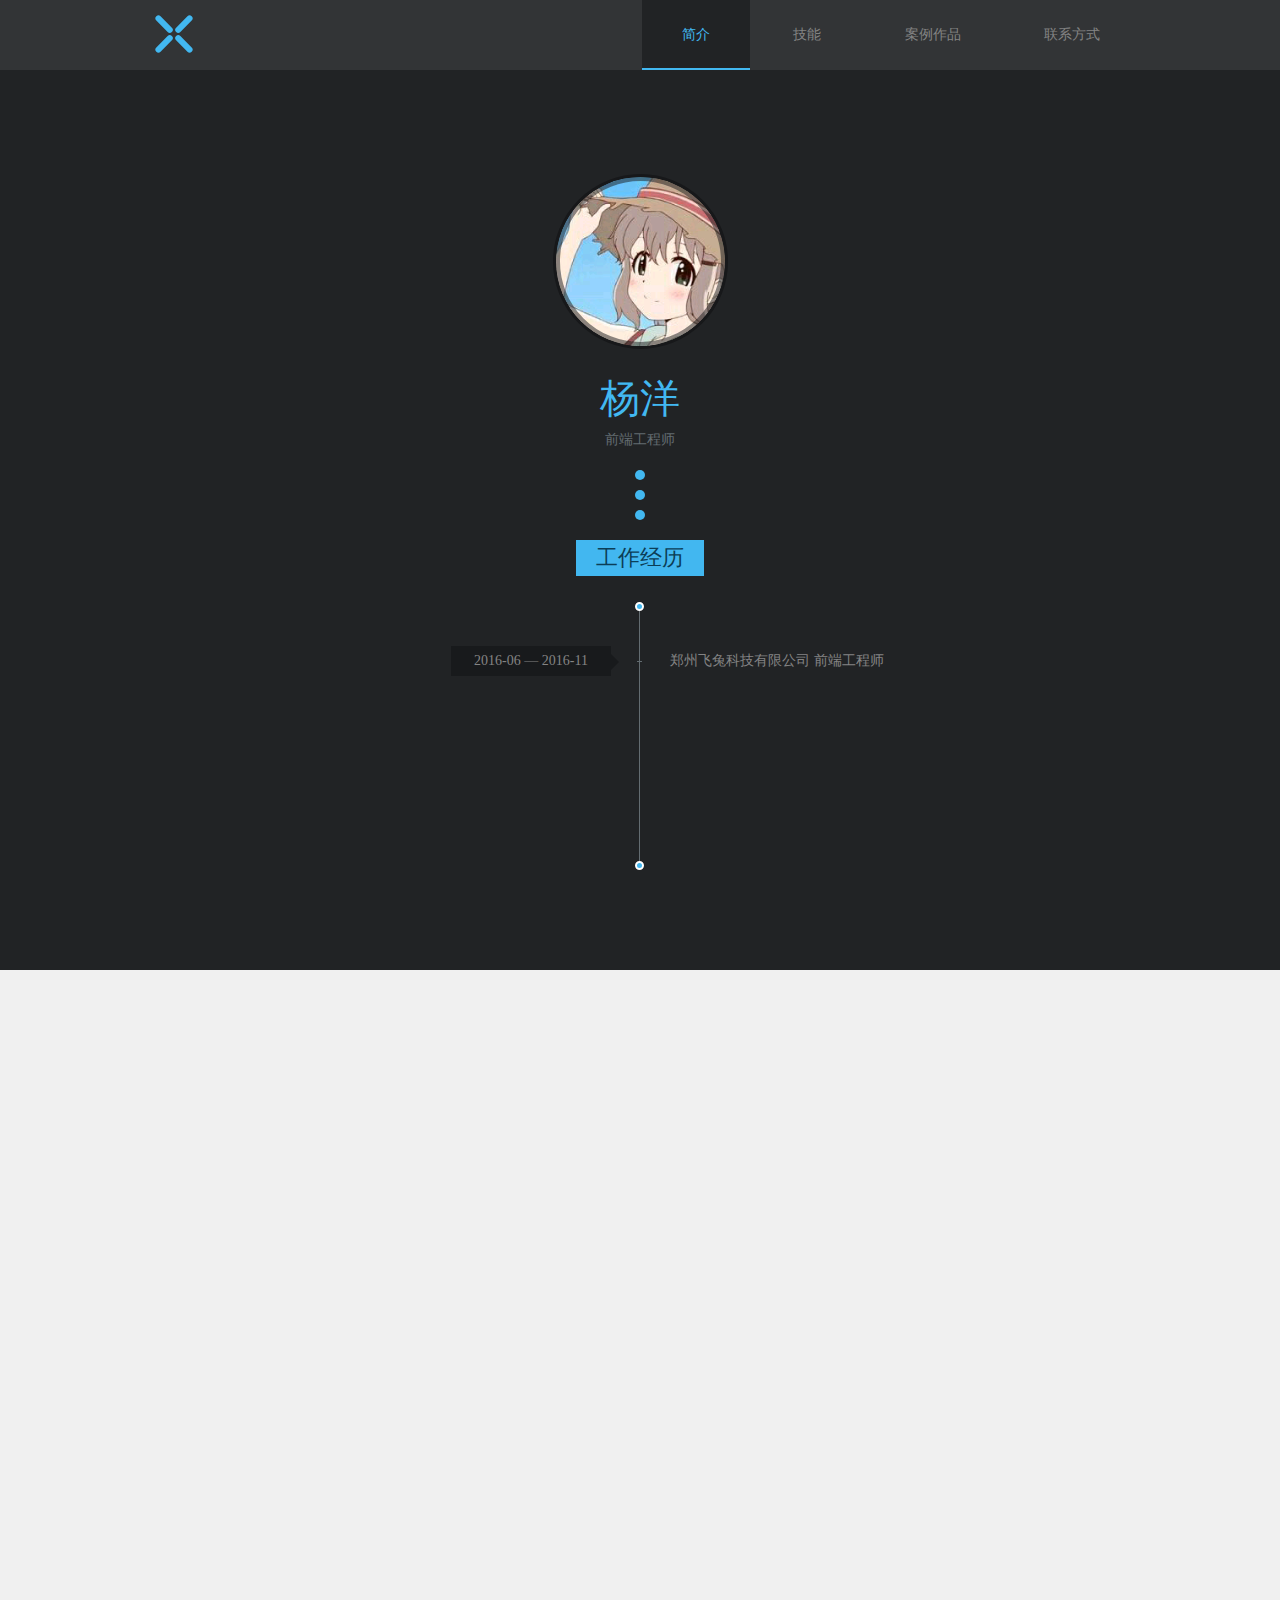
==== test/test.html @ f44420e5 "Add files via upload" ====
<!DOCTYPE html PUBLIC "-//W3C//DTD XHTML 1.0 Transitional//EN" "http://www.w3.org/TR/xhtml1/DTD/xhtml1-transitional.dtd">
<html xmlns="http://www.w3.org/1999/xhtml">
<head>
<meta http-equiv="Content-Type" content="text/html; charset=utf-8" />
<meta http-equiv="X-UA-Compatible" content="IE=Edge">
<link href="favicon.ico" type="image/x-icon" rel="shortcut icon">

<title>HTML5个性化黑色个人简历网页模板_网站模板_js点代码</title>
<meta name="keywords" content="HTML5,个性化,黑色,个人简历,网页模板" />
<meta name="description" content="HTML5个性化黑色个人简历网页模板。" />

<!--公共样式-->
<link rel="stylesheet" type="text/css" href="css/reset.css"/>

<!--公共脚本-->
<script type="text/javascript" src="js/jquery-1.8.3.min.js"></script>
<script type="text/javascript" src="js/jquery.easing.1.3.js"></script>
<script type="text/javascript" src="js/jquery.fullPage.min.js"></script>
<!--dialog-->
<!--artdiolag-->
<script type="text/javascript" src="js/artDialog4_jb51net/jquery.artDialog.js"></script>
<script type="text/javascript" src="js/artDialog4_jb51net/artDialog.iframe.js"></script>
<link rel="stylesheet" type="text/css" href="js/artDialog4_jb51net/skins/default.css"/>

<!--前端脚本-->
<script type="text/javascript" src="js/common.js"></script>


</head>

<body>
	<!--导航-->
	<div class="menu" id="menu">
    	<div class="container_1000 m_center cf">
        	<h1 class="logo">
            	<a href="#page1">
                	<span>
                    	<i class="l_1"></i>
                        <i class="l_2"></i>
                        <i class="l_3"></i>
                        <i class="l_4"></i>
                    </span>
                </a>
            </h1>
        	<ul class="nav">
            	<li data-menuanchor="page1" class="active"><a href="#page1">简介</a></li>
                <li data-menuanchor="page2"><a href="#page2">技能</a></li>
                <li data-menuanchor="page3"><a href="#page3">案例作品</a></li>
                <li data-menuanchor="page4"><a href="#page4">联系方式</a></li>
            </ul>
        </div>
    </div>
    
	<div  id="js_fullpage">
    
    	<!--个人简介-->
        <div class="section">
        	<div class="container container_1000 m_center align_center">
            	<p class="mb20">
                	<span class="head">
                        <span class="zz"></span>
                        <span class="border"></span>
                        <img src="images/head.png" width="169" height="169" />
                    </span>
                </p>
                <p class="p_info mb20">
                	<span class="p_name">杨洋</span>
                    <br />
                    <span class="p_zhiwei">前端工程师</span>
                </p>
                <p>
                	<span class="zhishi zhishi_1"></span>
                </p>
                <p>
                	<span class="zhishi zhishi_2"></span>
                </p>
                <p class="mb10">
                	<span class="zhishi zhishi_3"></span>
                </p>
                
                <p class="mb30">
                	<span class="title_1">工作经历</span>
                </p>
                <div class="wrap_time m_center cf">
                	<span class="time_start"></span><span class="time_end"></span>
                    <div class="jingli time_1">
                        <p class="jingli_time">2016-06 — 2016-11</p>
                        <p class="jingli_info">郑州飞兔科技有限公司 前端工程师</p>
                    </div>             
                </div>
            </div>
        </div>
        
        <!--个人技能-->
        <div class="section m_center align_center" id="only">
        	<p class="mb30">
            	<span class="title_jn">个人技能</span>
            </p>
        	<p>
                	<span class="zhishi zhishi_1"></span>
                </p>
            <p>
                <span class="zhishi zhishi_2"></span>
            </p>
            <p class="mb20">
                <span class="zhishi zhishi_3"></span>
            </p>
            <div class="list_icon">
                <img src="images/bg_jn.jpg" alt="" />
                <div class="txt_intro">
                	<p>网页/平面/icon设计样样都来，当然离大神还很遥远</p>
                    <p>有代码洁癖，所以我的HTML是干净整洁规范的</p>
                    <p>情怀敲代码，远离IE678，CSS3很好用</p>
                    <p>写前端效果没问题，前提是基于Jquery框架</p>
                </div>
            </div>
        </div>
    	
        <!--案例-->
        <div class="section m_center align_center">
        	<p class="mb30">
                <span class="title_1">案例作品</span>
            </p>
        	<p>
                <span class="zhishi zhishi_1"></span>
            </p>
            <p>
                <span class="zhishi zhishi_2"></span>
            </p>
            <p class="mb20">
                <span class="zhishi zhishi_3"></span>
            </p>


            <div class="container container_1000 m_center cf">
            	<div class="container_case">
                    <div class="container wrap_case cf" id="js_wrap_case">


                        <ul class="list_case focus">
                            <li data-url="case-detail.html" data-name="拾艺客官网" class="js_cell_case">
                                <span class="zz"></span>
                                <img src="images/eq/case.jpg" width="248" height="360" />
                                <p class="case_info">
                                    <span>肖恩品牌官网</span>
                                    <span>参与：设计、前端</span>
                                </p>
                            </li>
                        </ul>


                    </div>
                </div>
                <div class="tips" id="js_tips">
                	<span class="focus"></span>
                    <span></span>
                    <span></span>
                </div>
            </div>
        </div>
        
        <!--约-->
        <div class="section align_center">
        	<p class="mb30">
            	<span class="img_bg2 title_jn title_yue">如果你看上了我，那就来约！约！约！</span>
            </p>
            <p>
                	<span class="zhishi zhishi_1"></span>
                </p>
            <p>
                <span class="zhishi zhishi_2"></span>
            </p>
            <p class="mb20">
                <span class="zhishi zhishi_3"></span>
            </p>
            <p>
            	<span class="yue_info yue_1"><i>Tel:13128616355</i></span>
            </p>
            <p>
            	<span class="yue_info yue_2"><i>Email:13083699507@163.com</i></span>
            </p>
            <p>
            	<a target="_blank" href="http://wpa.qq.com/msgrd?v=3&uin=413870769&site=qq&menu=yes" class="yue_info yue_3"><i>QQ:1843020158<span>（点击马上约）</span></i></a>
            </p>
        </div>
    </div>
</body>
</html>
---- test/js/artDialog4_jb51net/skins/default.css ----
@charset "utf-8";
/*
 * artDialog skin
 * http://code.google.com/p/artdialog/
 * (c) 2009-2011 TangBin, http://www.planeArt.cn
 *
 * This is licensed under the GNU LGPL, version 2.1 or later.
 * For details, see: http://creativecommons.org/licenses/LGPL/2.1/
 */
 
/* common start */
body { _margin:0; _height:100%; /*IE6 BUG*/ }
.aui_outer { text-align:left; }
table.aui_border, table.aui_dialog { border:0; margin:0; border-collapse:collapse; width:auto; }
.aui_nw, .aui_n, .aui_ne, .aui_w, .aui_c, .aui_e, .aui_sw, .aui_s, .aui_se, .aui_header, .aui_tdIcon, .aui_main, .aui_footer { padding:0; }
.aui_header, .aui_buttons button { font: 12px/1.11 'Microsoft Yahei', Tahoma, Arial, Helvetica, STHeiti; _font-family:Tahoma,Arial,Helvetica,STHeiti; -o-font-family: Tahoma, Arial; }
.aui_title { overflow:hidden; text-overflow: ellipsis; }
.aui_state_noTitle .aui_title { display:none; }
.aui_close { display:block; position:absolute; text-decoration:none; outline:none; _cursor:pointer; }
.aui_close:hover { text-decoration:none; }
.aui_main { text-align:center; min-width:9em; min-width:0\9/*IE8 BUG*/; }
.aui_content { display:inline-block; *zoom:1; *display:inline; text-align:left; border:none 0; }
.aui_content.aui_state_full { display:block; width:100%; margin:0; padding:0!important; height:100%; }
.aui_loading { width:96px; height:32px; text-align:left; text-indent:-999em; overflow:hidden; background:url(icons/loading.gif) no-repeat center center; }
.aui_icon { vertical-align: middle; }
.aui_icon div { width:48px; height:48px; margin:10px 0 10px 10px; background-position: center center; background-repeat:no-repeat; }
.aui_buttons { padding:8px; text-align:right; white-space:nowrap; }
.aui_buttons button { margin-left:15px; padding: 6px 8px; cursor: pointer; display: inline-block; text-align: center; line-height: 1; *padding:4px 10px; *height:2em; letter-spacing:2px; font-family: Tahoma, Arial/9!important; width:auto; overflow:visible; *width:1; color: #333; border: solid 1px #999; border-radius: 5px; background: #DDD; filter: progid:DXImageTransform.Microsoft.gradient(startColorstr='#FFFFFF', endColorstr='#DDDDDD'); background: linear-gradient(top, #FFF, #DDD); background: -moz-linear-gradient(top, #FFF, #DDD); background: -webkit-gradient(linear, 0% 0%, 0% 100%, from(#FFF), to(#DDD)); text-shadow: 0px 1px 1px rgba(255, 255, 255, 1); box-shadow: 0 1px 0 rgba(255, 255, 255, .7),  0 -1px 0 rgba(0, 0, 0, .09); -moz-transition:-moz-box-shadow linear .2s; -webkit-transition: -webkit-box-shadow linear .2s; transition: box-shadow linear .2s; }
.aui_buttons button::-moz-focus-inner{ border:0; padding:0; margin:0; }
.aui_buttons button:focus { outline:none 0; border-color:#426DC9; box-shadow:0 0 8px rgba(66, 109, 201, .9); }
.aui_buttons button:hover { color:#000; border-color:#666; }
.aui_buttons button:active { border-color:#666; filter: progid:DXImageTransform.Microsoft.gradient(startColorstr='#DDDDDD', endColorstr='#FFFFFF'); background: linear-gradient(top, #DDD, #FFF); background: -moz-linear-gradient(top, #DDD, #FFF); background: -webkit-gradient(linear, 0% 0%, 0% 100%, from(#DDD), to(#FFF)); box-shadow:inset 0 1px 5px rgba(66, 109, 201, .9), inset 0 1px 1em rgba(0, 0, 0, .3); }
.aui_buttons button[disabled] { cursor:default; color:#666; background:#DDD; border: solid 1px #999; filter:alpha(opacity=50); opacity:.5; box-shadow:none; }
button.aui_state_highlight { color: #FFF; border: solid 1px #1c6a9e; background: #2288cc; filter: progid:DXImageTransform.Microsoft.gradient(startColorstr='#33bbee', endColorstr='#2288cc'); background: linear-gradient(top, #33bbee, #2288cc); background: -moz-linear-gradient(top, #33bbee, #2288cc); background: -webkit-gradient(linear, 0% 0%, 0% 100%, from(#33bbee), to(#2288cc)); text-shadow: -1px -1px 1px #1c6a9e; }
button.aui_state_highlight:hover { color:#FFF; border-color:#0F3A56; }
button.aui_state_highlight:active { border-color:#1c6a9e; filter: progid:DXImageTransform.Microsoft.gradient(startColorstr='#33bbee', endColorstr='#2288cc'); background: linear-gradient(top, #33bbee, #2288cc); background: -moz-linear-gradient(top, #33bbee, #2288cc); background: -webkit-gradient(linear, 0% 0%, 0% 100%, from(#33bbee), to(#2288cc)); }
/* common end */

.aui_inner { background:#FFF; }
.aui_outer, .aui_inner { border:1px solid rgba(0, 0, 0, .7); border:1px solid #333\9; }
.aui_border { box-shadow: inset 0 0 1px rgba(255, 255, 255, .9); }
.aui_nw, .aui_ne, .aui_sw, .aui_se { width:8px; height:8px; }
.aui_nw, .aui_n, .aui_ne, .aui_w, .aui_e, .aui_sw, .aui_s, .aui_se { background:rgba(0, 0, 0, .4); background:#000\9!important; filter:alpha(opacity=40); }
.aui_state_lock .aui_nw, .aui_state_lock .aui_n, .aui_state_lock .aui_ne, .aui_state_lock .aui_w, .aui_state_lock .aui_e, .aui_state_lock .aui_sw, .aui_state_lock .aui_s, .aui_state_lock .aui_se { background:rgba(0, 0, 0, .5); background:#000\9!important; filter:alpha(opacity=50); }
.aui_state_focus .aui_dialog { box-shadow: 0 0 3px rgba(0, 0, 0, 0.4); }
.aui_state_focus .aui_outer { box-shadow: 0 2px 3px rgba(0, 0, 0, 0.1); }
.aui_state_lock .aui_border { box-shadow:0 3px 26px rgba(0, 0, 0, .9); }
.aui_state_drag .aui_outer, .aui_outer:active { box-shadow:none; }
.aui_titleBar { position:relative; height:100%; }
.aui_title { background:#f5f5f5;border-bottom:1px solid #e8e8e8;color:#515151;font-size:14px;height:35px;line-height:35px;font-weight:normal;padding:0 20px;}
.aui_state_focus .aui_title { color:#4c5a5f; }
.aui_state_drag .aui_title { background:#ededed;}
.aui_state_drag .aui_titleBar { box-shadow:none; }
.aui_close { padding:0; top:4px; right:4px; width:21px; height:21px; line-height:21px; font-size:18px; color:#68767b; text-align:center; font-family: Helvetica, STHeiti; _font-family: Tahoma, '\u9ed1\u4f53', 'Book Antiqua', Palatino; text-shadow:0 1px 0 rgba(255, 255, 255, .9); }
.aui_close:hover { background:#C72015; color:#FFF; }
.aui_close:active { box-shadow: none; }
.aui_content { color:#666; }
.aui_state_focus .aui_content { color:#000; }
.aui_buttons { background-color:#F6F6F6; border-top:solid 1px #DADEE5; }
.aui_state_noTitle .aui_nw, .aui_state_noTitle .aui_ne, .aui_state_noTitle .aui_sw, .aui_state_noTitle .aui_se { width:3px; height:3px; }
.aui_state_noTitle .aui_inner { border:1px solid #666; background:#FFF; }
.aui_state_noTitle .aui_outer { border:none 0; box-shadow:none; }
.aui_state_noTitle .aui_nw, .aui_state_noTitle .aui_n, .aui_state_noTitle .aui_ne, .aui_state_noTitle .aui_w, .aui_state_noTitle .aui_e, .aui_state_noTitle .aui_sw, .aui_state_noTitle .aui_s, .aui_state_noTitle .aui_se { background:rgba(0, 0, 0, .05); background:#000\9!important; filter:alpha(opacity=5)!important; }
.aui_state_noTitle .aui_titleBar { bottom:0; _bottom:0; _margin-top:0; }
.aui_state_noTitle .aui_close { top:0; right:0; width:18px; height:18px; line-height:18px; text-align:center; text-indent:0; font-size:18px; text-decoration:none; color:#214FA3; background:none; filter:!important; }
.aui_state_noTitle .aui_close:hover, .aui_state_noTitle .aui_close:active { text-decoration:none; color:#900; }
.aui_state_noTitle .aui_dialog { box-shadow: none; }
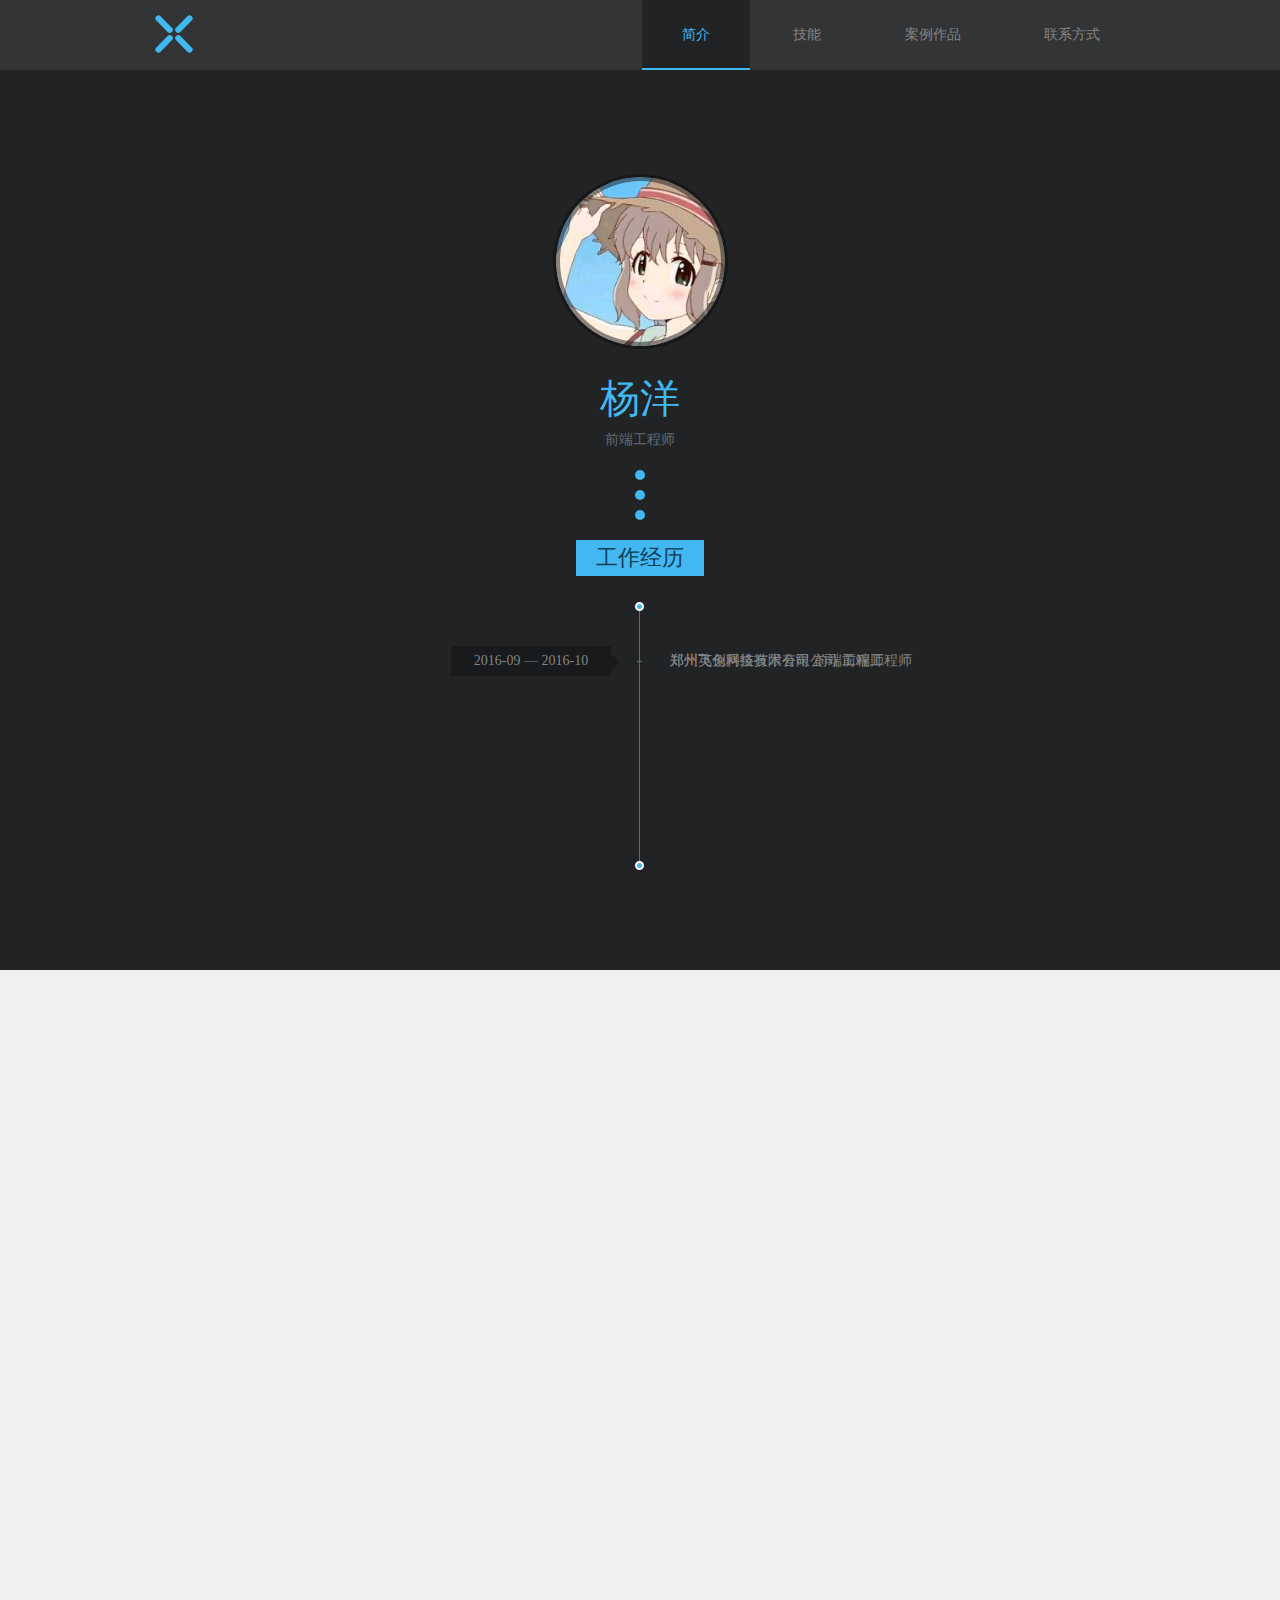
==== commit b07db998: "Update test.html" ====
--- a/test/test.html
+++ b/test/test.html
@@ -12,11 +12,14 @@
 
 <!--公共样式-->
 <link rel="stylesheet" type="text/css" href="css/reset.css"/>
+<link rel="stylesheet" href="css/swiper-3.3.1.min.css" />
 
 <!--公共脚本-->
 <script type="text/javascript" src="js/jquery-1.8.3.min.js"></script>
 <script type="text/javascript" src="js/jquery.easing.1.3.js"></script>
 <script type="text/javascript" src="js/jquery.fullPage.min.js"></script>
+<script src="js/swiper.min.js"></script>
+
 <!--dialog-->
 <!--artdiolag-->
 <script type="text/javascript" src="js/artDialog4_jb51net/jquery.artDialog.js"></script>
@@ -52,7 +55,7 @@
         </div>
     </div>
     
-	<div  id="js_fullpage">
+	<div id="js_fullpage">
     
     	<!--个人简介-->
         <div class="section">
@@ -85,9 +88,12 @@
                 <div class="wrap_time m_center cf">
                 	<span class="time_start"></span><span class="time_end"></span>
                     <div class="jingli time_1">
-                        <p class="jingli_time">2016-06 — 2016-11</p>
+                        <p class="jingli_time">2016-06 — 2016-08</p>
                         <p class="jingli_info">郑州飞兔科技有限公司 前端工程师</p>
-                    </div>             
+		        <p class="jingli_time">2016-09 — 2016-10</p>
+                        <p class="jingli_info">郑州英创网络技术有限公司 前端工程师</p>
+                    </div>  
+                        
                 </div>
             </div>
         </div>
@@ -109,14 +115,14 @@
             <div class="list_icon">
                 <img src="images/bg_jn.jpg" alt="" />
                 <div class="txt_intro">
-                	<p>网页/平面/icon设计样样都来，当然离大神还很遥远</p>
+                	<p>网页/平面设计样样都来，当然离大神还很遥远</p>
                     <p>有代码洁癖，所以我的HTML是干净整洁规范的</p>
                     <p>情怀敲代码，远离IE678，CSS3很好用</p>
-                    <p>写前端效果没问题，前提是基于Jquery框架</p>
+                    <p>关键是我有一颗热爱前端工作的心</p>
                 </div>
             </div>
         </div>
-    	
+
         <!--案例-->
         <div class="section m_center align_center">
         	<p class="mb30">
@@ -132,38 +138,59 @@
                 <span class="zhishi zhishi_3"></span>
             </p>
 
-
-            <div class="container container_1000 m_center cf">
-            	<div class="container_case">
-                    <div class="container wrap_case cf" id="js_wrap_case">
-
-
-                        <ul class="list_case focus">
-                            <li data-url="case-detail.html" data-name="拾艺客官网" class="js_cell_case">
-                                <span class="zz"></span>
-                                <img src="images/eq/case.jpg" width="248" height="360" />
-                                <p class="case_info">
-                                    <span>肖恩品牌官网</span>
-                                    <span>参与：设计、前端</span>
-                                </p>
-                            </li>
-                        </ul>
-
-
-                    </div>
-                </div>
-                <div class="tips" id="js_tips">
-                	<span class="focus"></span>
-                    <span></span>
-                    <span></span>
-                </div>
+<div class="container container_1000 m_center cf">
+        <div class="container" id="js_wrap_case">
+ <!-- Swiper -->
+    <div class="swiper-container">
+        <div class="swiper-wrapper">
+            <div class="swiper-slide">
+            <ul>
+                <li><h2>九牛科技官网</h2></li>
+                <li><em>九牛科技专注于高品质网站视觉设计<br />以及程序开发，多年来活跃在与创意产业相关的<br />网站开发、软件开发、微信公众号二次开发、网络推广、品牌形象的<br />各个领域。</em></li>
+                <li><a href="https://yangyang19960801.github.io/test/test/Nine-cattle-technology/qiuniukeji.html" target="_blank">点击查看</a></li>
+            </ul>              
+            </div>
+            <div class="swiper-slide">
+            <ul>
+                <li><h2>肖恩品牌商店</h2></li>
+                <li>适合妹子的购物网站</li>
+                <li><a href="https://yangyang19960801.github.io/test/test/Sean-brand-shop/index.html" target="_blank">点击查看</a></li>
+            </ul> 
+
+            </div>
+            <div class="swiper-slide">
+            <ul>
+                <li><h2>banggo 邦购商城的首页</h2></li>
+                <li><a href="https://yangyang19960801.github.io/test/test/banggo/index.html" target="_blank">点击查看</a></li>
+            </ul> 
+            </div>
+            <div class="swiper-slide">
+            <ul>
+                <li><h2>CSS代码实现炫酷旋转照片墙</h2></li>
+                <li><a href="https://yangyang19960801.github.io/test/test/first-demo/css实现旋转照片墙.html" target="_blank">点击查看</a></li>
+            </ul> 
+            </div>
+            <div class="swiper-slide">
+            <ul>
+                <li><h2>jquery代码实现tab切换</h2></li>
+                <li><a href="https://yangyang19960801.github.io/test/test/jquery-tab/jquery实现tab切换.html" target="_blank">点击查看</a></li>
+            </ul> 
+            </div>
+           
+        </div>
+        
+        <!-- Add Arrows -->
+        <div class="swiper-button-next"></div>
+        <div class="swiper-button-prev"></div>
+    </div>
+        </div>              
             </div>
         </div>
         
         <!--约-->
         <div class="section align_center">
         	<p class="mb30">
-            	<span class="img_bg2 title_jn title_yue">如果你看上了我，那就来约！约！约！</span>
+            	<span class="img_bg2 title_jn title_yue">如果你看上了我，那就来约！约！约!</span>
             </p>
             <p>
                 	<span class="zhishi zhishi_1"></span>
@@ -185,5 +212,5 @@
             </p>
         </div>
     </div>
-</body>
+</body> 
 </html>
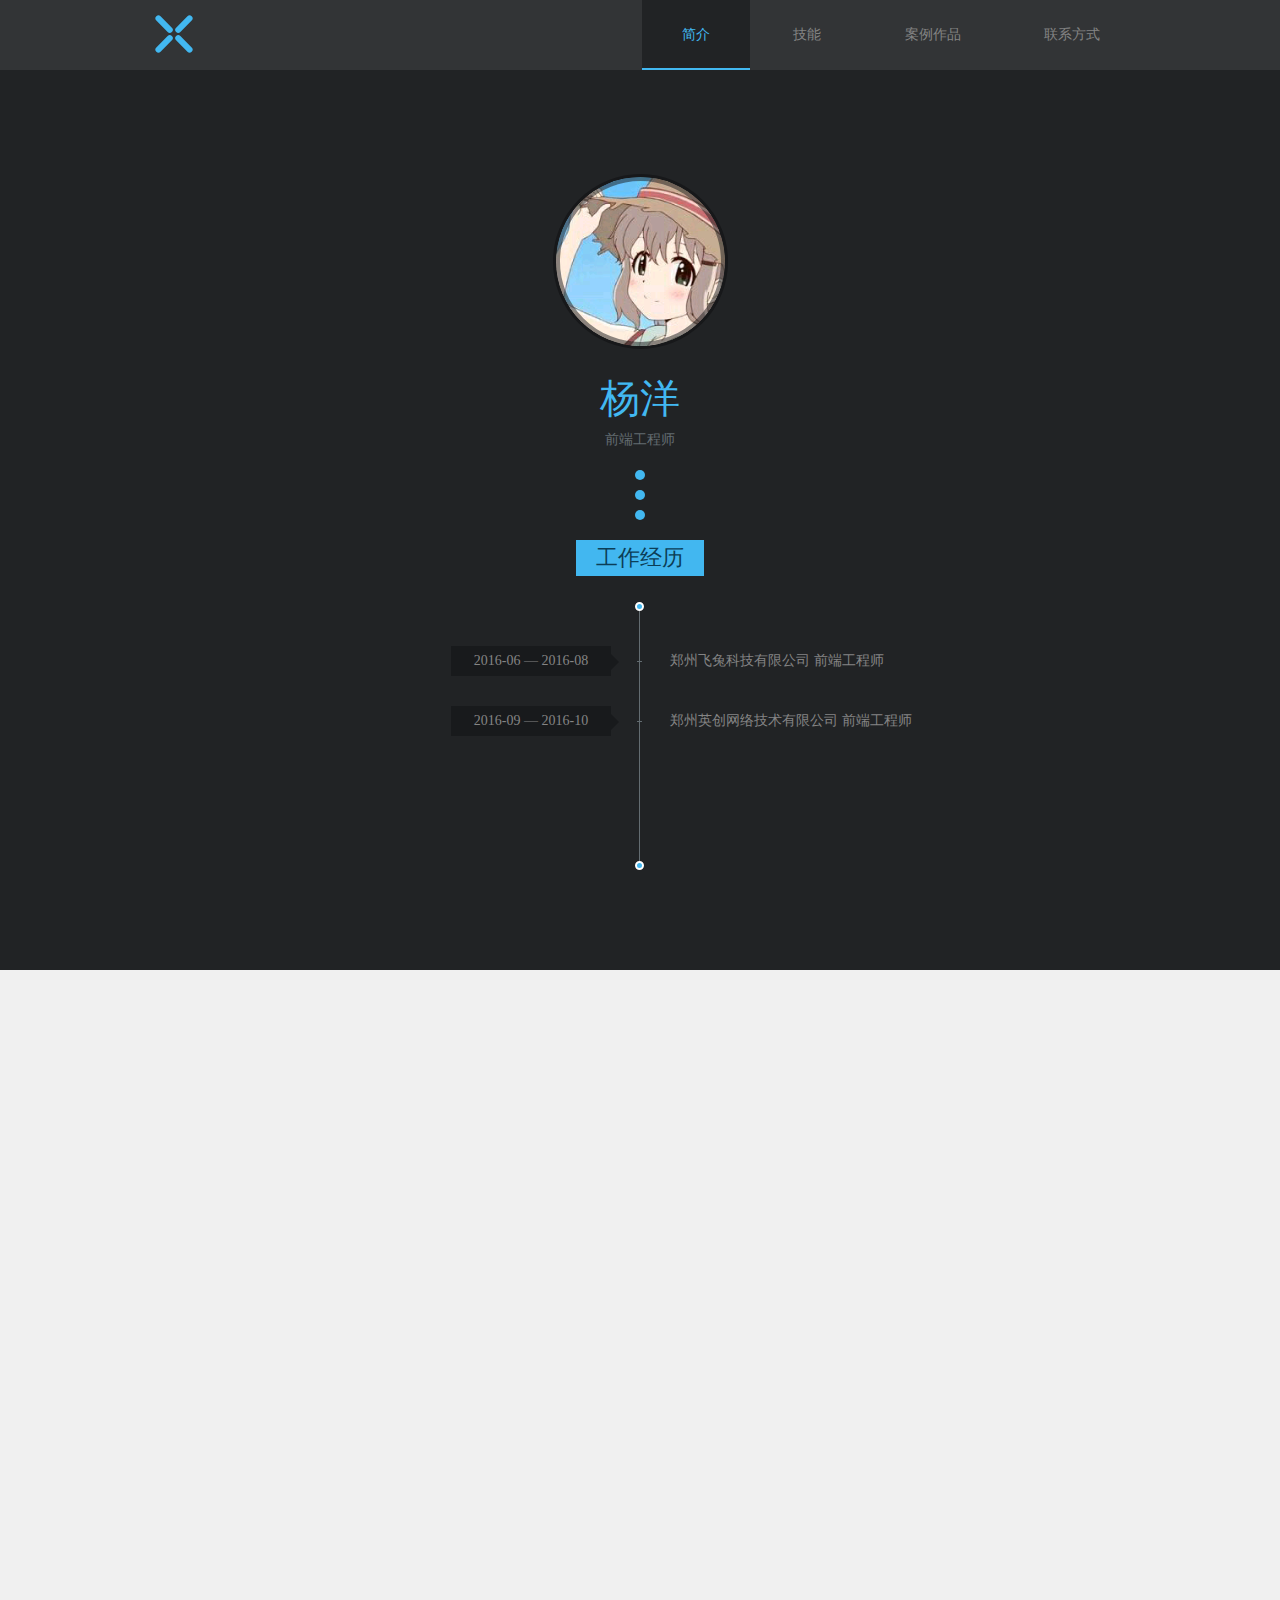
==== commit a6600059: "Update test.html" ====
--- a/test/test.html
+++ b/test/test.html
@@ -89,7 +89,7 @@
                 	<span class="time_start"></span><span class="time_end"></span>
                     <div class="jingli time_1">
                         <p class="jingli_time">2016-06 — 2016-08</p>
-                        <p class="jingli_info">郑州飞兔科技有限公司 前端工程师</p>
+                        <p class="jingli_info">郑州飞兔科技有限公司 前端工程师</p><br /><br />
 		        <p class="jingli_time">2016-09 — 2016-10</p>
                         <p class="jingli_info">郑州英创网络技术有限公司 前端工程师</p>
                     </div>  
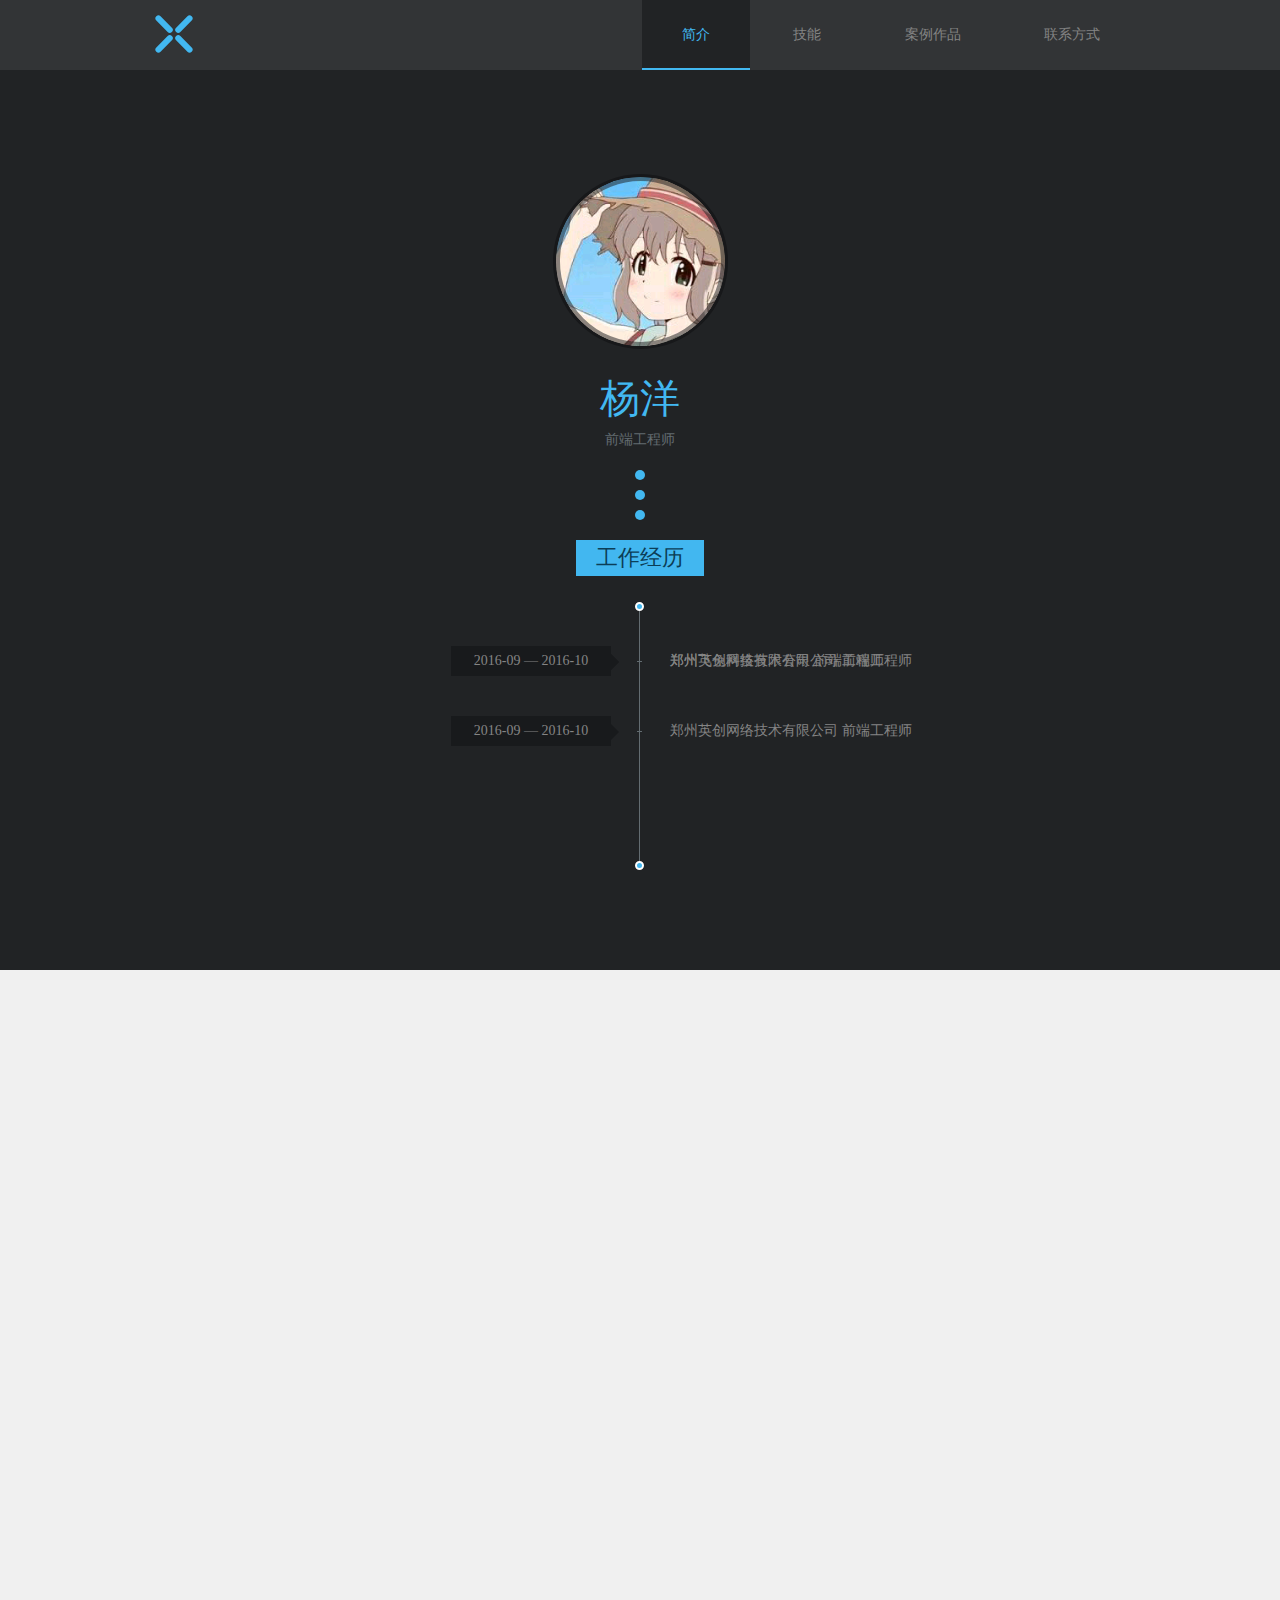
==== commit 5c125a32: "Update test.html" ====
--- a/test/test.html
+++ b/test/test.html
@@ -89,8 +89,12 @@
                 	<span class="time_start"></span><span class="time_end"></span>
                     <div class="jingli time_1">
                         <p class="jingli_time">2016-06 — 2016-08</p>
-                        <p class="jingli_info">郑州飞兔科技有限公司 前端工程师</p><br /><br />
+                        <p class="jingli_info">郑州飞兔科技有限公司 前端工程师</p>
 		        <p class="jingli_time">2016-09 — 2016-10</p>
+                        <p class="jingli_info">郑州英创网络技术有限公司 前端工程师</p>
+                    </div>  
+                    <div class="jingli time_2">
+			<p class="jingli_time">2016-09 — 2016-10</p>
                         <p class="jingli_info">郑州英创网络技术有限公司 前端工程师</p>
                     </div>  
                         
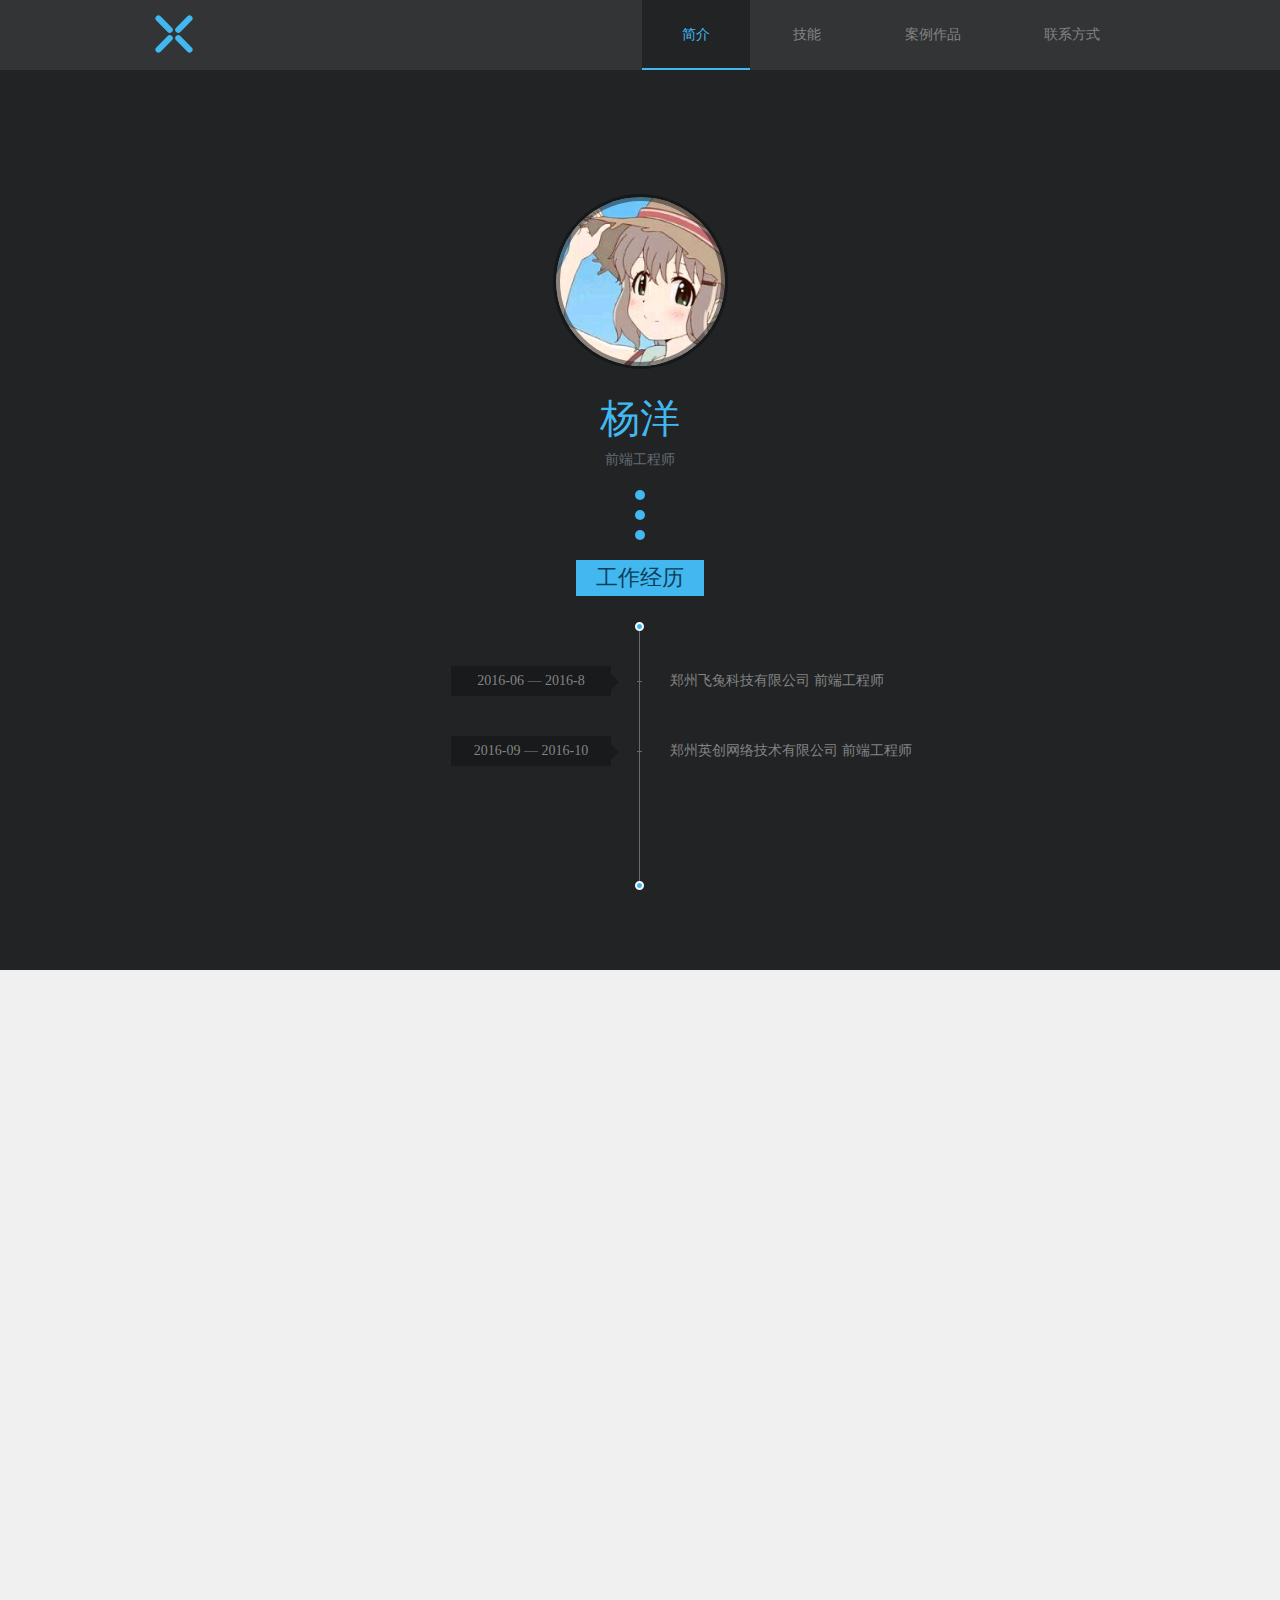
==== commit b14d0e97: "Add files via upload" ====
--- a/test/test.html
+++ b/test/test.html
@@ -88,16 +88,13 @@
                 <div class="wrap_time m_center cf">
                 	<span class="time_start"></span><span class="time_end"></span>
                     <div class="jingli time_1">
-                        <p class="jingli_time">2016-06 — 2016-08</p>
+                        <p class="jingli_time">2016-06 — 2016-8</p>
                         <p class="jingli_info">郑州飞兔科技有限公司 前端工程师</p>
-		        <p class="jingli_time">2016-09 — 2016-10</p>
+                    </div> 
+                     <div class="jingli time_1">
+                        <p class="jingli_time">2016-09 — 2016-10</p>
                         <p class="jingli_info">郑州英创网络技术有限公司 前端工程师</p>
-                    </div>  
-                    <div class="jingli time_2">
-			<p class="jingli_time">2016-09 — 2016-10</p>
-                        <p class="jingli_info">郑州英创网络技术有限公司 前端工程师</p>
-                    </div>  
-                        
+                    </div>             
                 </div>
             </div>
         </div>
@@ -216,5 +213,5 @@
             </p>
         </div>
     </div>
-</body> 
+</body>
 </html>
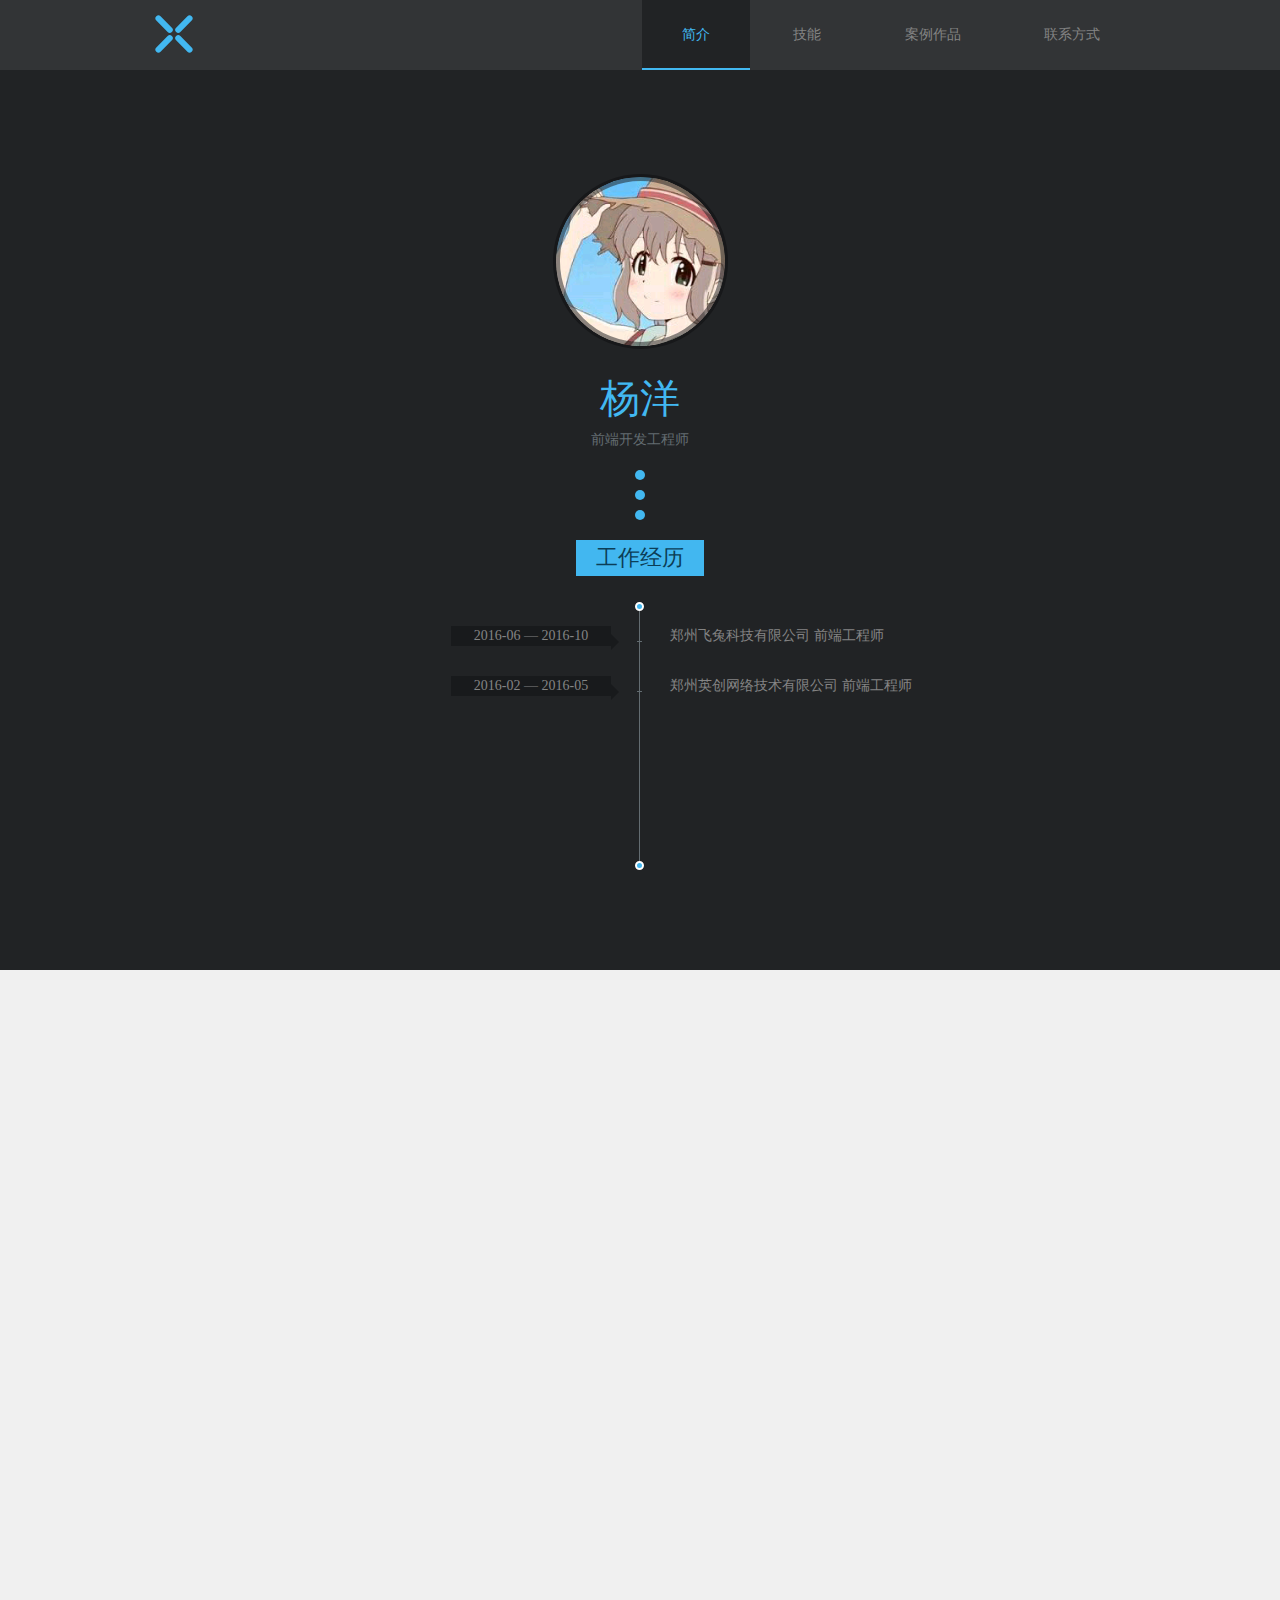
==== commit 6a0017b9: "Update test.html" ====
--- a/test/test.html
+++ b/test/test.html
@@ -70,7 +70,7 @@
                 <p class="p_info mb20">
                 	<span class="p_name">杨洋</span>
                     <br />
-                    <span class="p_zhiwei">前端工程师</span>
+                    <span class="p_zhiwei">前端开发工程师</span>
                 </p>
                 <p>
                 	<span class="zhishi zhishi_1"></span>
@@ -88,11 +88,11 @@
                 <div class="wrap_time m_center cf">
                 	<span class="time_start"></span><span class="time_end"></span>
                     <div class="jingli time_1">
-                        <p class="jingli_time">2016-06 — 2016-8</p>
+                        <p class="jingli_time">2016-06 — 2016-10</p>
                         <p class="jingli_info">郑州飞兔科技有限公司 前端工程师</p>
                     </div> 
                      <div class="jingli time_1">
-                        <p class="jingli_time">2016-09 — 2016-10</p>
+                        <p class="jingli_time">2016-02 — 2016-05</p>
                         <p class="jingli_info">郑州英创网络技术有限公司 前端工程师</p>
                     </div>             
                 </div>
@@ -160,7 +160,7 @@
 
             </div>
             <div class="swiper-slide">
-            <ul>
+            <ul> 
                 <li><h2>banggo 邦购商城的首页</h2></li>
                 <li><a href="https://yangyang19960801.github.io/test/test/banggo/index.html" target="_blank">点击查看</a></li>
             </ul> 
